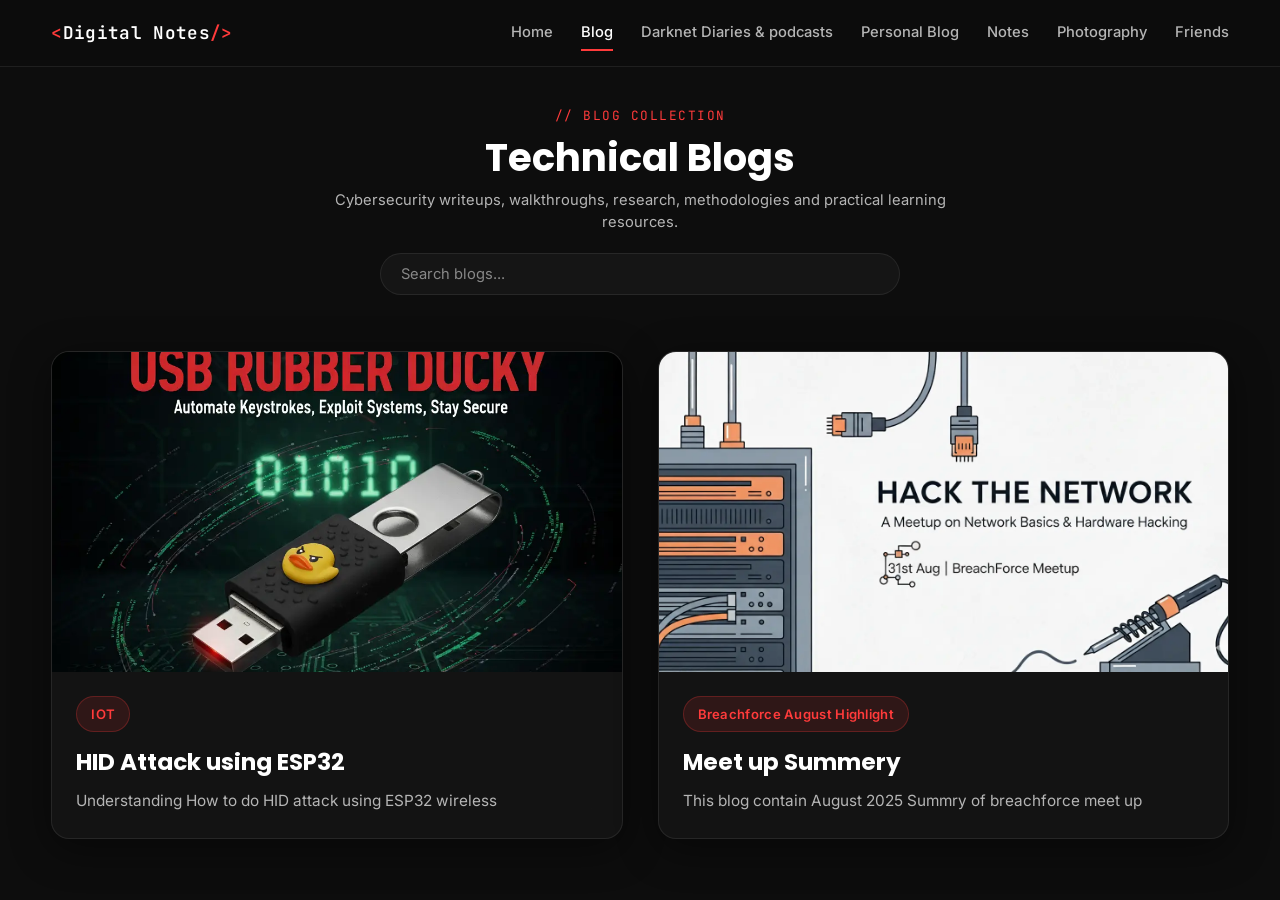
==== Blog/blogs.html @ 3e1dd5df "Initial portfolio" ====
<!DOCTYPE html>
<html lang="en">

<head>

    <meta charset="UTF-8">
    <meta name="viewport" content="width=device-width, initial-scale=1.0">

    <title>Blogs | Maruti Marathe</title>

    <link rel="stylesheet" href="blogs.css">

    <link rel="preconnect" href="https://fonts.googleapis.com">
    <link rel="preconnect" href="https://fonts.gstatic.com" crossorigin>
    <link href="https://fonts.googleapis.com/css2?family=Poppins:wght@500;600;700&family=Inter:wght@300;400;500;600;700&family=JetBrains+Mono:wght@400;500;600&display=swap" rel="stylesheet">

</head>

<body>

<header>
    <div class="container">
        <a href="../index.html" class="logo">
            <span class="logo-bracket">&lt;</span>Digital Notes<span class="logo-bracket">/&gt;</span>
        </a>
        <nav>
            <a href="../index.html">Home</a>
            <a href="blogs.html" class="active">Blog</a>
            <a href="../Blog/dark.html" class="nav-link">Darknet Diaries & podcasts</a>
            <a href="personal.html">Personal Blog</a>
            <a href="../Notes/notes.html">Notes</a>
            <a href="../Photography/photography.html">Photography</a>
            <a href="../Friends/friends.html">Friends</a>
        </nav>
    </div>
</header>


<section class="hero">

    <div class="container">

        <p class="eyebrow">// BLOG COLLECTION</p>

        <h1>Technical Blogs</h1>

        <p class="subtitle">
            Cybersecurity writeups, walkthroughs, research, methodologies and practical learning resources.
        </p>

        <div class="search-box">

            <input
                type="text"
                id="searchInput"
                placeholder="Search blogs...">

        </div>

    </div>

</section>


<section class="gallery" id="blogs">

<div class="container">

<div class="grid">




<article class="card">
<div class="image">
<img src="../Img/duck.jpg" alt="">
<div class="overlay">
<a href="https://breachforce.net/rubber-ducky" target="_blank">

Click Me To Read

</a>
</div>
</div>
<div class="content">
<span class="tag">
IOT
</span>
<h2>
HID Attack using ESP32 
</h2>
<p>
Understanding How to do HID attack using ESP32 wireless
</p>
</div>
</article>






<article class="card">

<div class="image">

<img src="../Img/Augu.png" alt="">

<div class="overlay">

<a href="https://breachforce.net/august-2025" target="_blank">

Click Me To Read

</a>

</div>

</div>

<div class="content">

<span class="tag">

Breachforce August Highlight 

</span>

<h2>

Meet up Summery 

</h2>

<p>

This blog contain August 2025 Summry of breachforce meet up

</p>

</div>

</article>


<!--------------------add new blog here -------------------------------------

</div>

</div>

</section>



<footer>

<div class="container">

<p>

© 2026 Maruti Marathe

</p>

</div>

</footer>



<button id="topBtn">

↑

</button>



<script src="blogs.js"></script>

</body>

</html>
---- Blog/blogs.css ----
/* =====================================================
   MARUTI PORTFOLIO BLOG PAGE
   Author: ChatGPT
   Theme: Dark Minimal
===================================================== */

/*==============================
  GOOGLE FONTS
==============================*/

@import url('https://fonts.googleapis.com/css2?family=Poppins:wght@500;600;700&family=Inter:wght@300;400;500;600;700&family=JetBrains+Mono:wght@400;500;600&display=swap');

/*==============================
  VARIABLES
==============================*/

:root{

    --bg:#0d0d0d;
    --card:#161616;
    --card-hover:#1d1d1d;

    --primary:#ff3b3b;

    --text:#ffffff;
    --text-light:#b5b5b5;

    --border:rgba(255,255,255,.08);

    --shadow:0 10px 40px rgba(0,0,0,.45);

    --radius:18px;

    --transition:.35s ease;

    --font-display:'Poppins',sans-serif;
    --font-body:'Inter',-apple-system,BlinkMacSystemFont,'Segoe UI',Roboto,sans-serif;
    --font-mono:'JetBrains Mono',monospace;

}

/*==============================
  RESET
==============================*/

*{
    margin:0;
    padding:0;
    box-sizing:border-box;
}

html{
    scroll-behavior:smooth;
}

body{

    background:var(--bg);

    color:var(--text);

    font-family:var(--font-body);

    line-height:1.7;

    overflow-x:hidden;

}

h1,h2,h3,h4,h5,h6{
    font-family:var(--font-display);
}

img{

    max-width:100%;

    display:block;

}

a{

    color:inherit;

    text-decoration:none;

}

ul{

    list-style:none;

}

button,
input{

    font-family:inherit;

}

/*==============================
  SCROLLBAR
==============================*/

::-webkit-scrollbar{

    width:8px;

}

::-webkit-scrollbar-track{

    background:#111;

}

::-webkit-scrollbar-thumb{

    background:var(--primary);

    border-radius:20px;

}

/*==============================
  CONTAINER
==============================*/

.container{

    width:min(1200px,92%);

    margin:auto;

}

/*==============================
  HEADER
==============================*/

header{

    position:sticky;

    top:0;

    z-index:1000;

    background:rgba(13,13,13,.9);

    backdrop-filter:blur(18px);

    border-bottom:1px solid var(--border);

}

header .container{

    display:flex;

    justify-content:space-between;

    align-items:center;

    padding:18px 0;

}

.logo{

    font-family:var(--font-mono);

    font-size:1.1rem;

    font-weight:600;

    letter-spacing:0.02em;

    display:inline-flex;

    align-items:center;

}

.logo span, .logo .logo-bracket{

    color:var(--primary);

}

nav{

    display:flex;

    gap:28px;

    align-items:center;

}

nav a{

    font-family:var(--font-body);

    font-size:0.92rem;

    font-weight:500;

    color:var(--text-light);

    transition:var(--transition);

    position:relative;

}

nav a:hover, nav a.active{

    color:white;

}

nav a::after{

    content:"";

    position:absolute;

    left:0;

    bottom:-6px;

    width:0;

    height:2px;

    background:var(--primary);

    transition:var(--transition);

}

nav a:hover::after, nav a.active::after{

    width:100%;

}

/*==============================
 HERO
==============================*/

.hero{

    padding:38px 0 20px;

    text-align:center;

}

.eyebrow{

    color:var(--primary);

    font-family:var(--font-mono);

    font-size:0.8rem;

    margin-bottom:8px;

    letter-spacing:1.5px;

}

.hero h1{

    font-family:var(--font-display);

    font-size:clamp(1.8rem,3.2vw,2.4rem);

    font-weight:700;

    margin-bottom:8px;

    line-height:1.2;

}

.subtitle{

    max-width:620px;

    margin:auto;

    color:var(--text-light);

    font-size:0.92rem;

    line-height:1.5;

}

/*==============================
 SEARCH
==============================*/

.search-box{

    margin-top:20px;

    margin-bottom:26px;

    display:flex;

    justify-content:center;

}

.search-box input{

    width:min(520px,100%);

    padding:11px 20px;

    border-radius:50px;

    border:1px solid var(--border);

    background:#151515;

    color:white;

    outline:none;

    font-size:0.92rem;

    transition:var(--transition);

}

.search-box input::placeholder{

    color:#888;

}

.search-box input:focus{

    border-color:var(--primary);

    box-shadow:0 0 20px rgba(255,59,59,.15);

}

/*==============================
 GALLERY
==============================*/

.gallery{

    padding:10px 0 60px;

}

.grid{

    display:grid;

    grid-template-columns:repeat(auto-fit,minmax(320px,1fr));

    gap:35px;

}
/*======================================================
    BLOG / NOTES / DARKNET CARDS
======================================================*/

.card{

    background:rgba(22,22,22,.85);

    border:1px solid var(--border);

    border-radius:var(--radius);

    overflow:hidden;

    transition:var(--transition);

    backdrop-filter:blur(18px);

    box-shadow:var(--shadow);

    display:flex;

    flex-direction:column;

}

.card:hover{

    transform:translateY(-10px);

    border-color:rgba(255,59,59,.35);

    box-shadow:0 20px 50px rgba(0,0,0,.55);

}

.image{

    position:relative;

    overflow:hidden;

    aspect-ratio:16/9;

}

.image img{

    width:100%;

    height:100%;

    object-fit:cover;

    transition:.55s ease;

}

.card:hover .image img{

    transform:scale(1.08);

}

/*========================================
    OVERLAY
========================================*/

.overlay{

    position:absolute;

    inset:0;

    display:flex;

    justify-content:center;

    align-items:center;

    background:rgba(0,0,0,.72);

    opacity:0;

    transition:.35s ease;

}

.card:hover .overlay{

    opacity:1;

}

.overlay a{

    padding:14px 28px;

    border-radius:50px;

    border:1px solid rgba(255,255,255,.15);

    background:rgba(255,59,59,.95);

    color:#fff;

    font-weight:600;

    transition:.3s;

}

.overlay a:hover{

    transform:scale(1.05);

    box-shadow:0 0 22px rgba(255,59,59,.45);

}

/*========================================
    CONTENT
========================================*/

.content{

    padding:24px;

}

.content h2{

    margin:15px 0 10px;

    font-size:1.45rem;

    line-height:1.3;

}

.content p{

    color:var(--text-light);

    font-size:.96rem;

}

.tag{

    display:inline-flex;

    align-items:center;

    gap:8px;

    padding:6px 14px;

    border-radius:50px;

    background:rgba(255,59,59,.12);

    color:var(--primary);

    border:1px solid rgba(255,59,59,.25);

    font-size:.82rem;

    font-weight:600;

    letter-spacing:.3px;

}

/*========================================
    FOOTER
========================================*/

footer{

    margin-top:70px;

    padding:40px 0;

    border-top:1px solid var(--border);

}

footer p{

    text-align:center;

    color:#888;

}

/*========================================
    SCROLL TO TOP
========================================*/

#topBtn{

    position:fixed;

    right:30px;

    bottom:30px;

    width:52px;

    height:52px;

    border:none;

    border-radius:50%;

    background:var(--primary);

    color:#fff;

    cursor:pointer;

    font-size:20px;

    opacity:0;

    visibility:hidden;

    transition:.3s;

    box-shadow:0 10px 30px rgba(255,59,59,.35);

    z-index:999;

}

#topBtn.show{

    opacity:1;

    visibility:visible;

}

#topBtn:hover{

    transform:translateY(-5px);

}

/*========================================
    FADE ANIMATION
========================================*/

.fade{

    opacity:0;

    transform:translateY(35px);

    transition:.7s ease;

}

.fade.show{

    opacity:1;

    transform:translateY(0);

}

/*========================================
    RESPONSIVE
========================================*/

@media (max-width:992px){

.hero{

padding:30px 0 16px;

}

.grid{

grid-template-columns:repeat(2,1fr);

}

}

@media (max-width:768px){

header .container{

flex-direction:column;

gap:12px;

padding:12px 16px;

}

nav{

gap:12px 16px;

flex-wrap:wrap;

justify-content:center;

}

nav a{

font-size:0.86rem;

}

.hero{

padding:24px 0 14px;

}

.hero h1{

font-size:1.85rem;

}

.subtitle{

font-size:0.88rem;

}

.grid{

grid-template-columns:1fr;

}

.content{

padding:18px;

}

}

@media (max-width:480px){

.logo{

font-size:1.05rem;

}

.hero{

padding:20px 0 12px;

}

.hero h1{

font-size:1.6rem;

}

.search-box{

margin-top:14px;

margin-bottom:20px;

}

.search-box input{

padding:10px 16px;

font-size:0.88rem;

}

.content h2{

font-size:1.15rem;

}

.overlay a{

padding:10px 18px;

font-size:0.85rem;

}

#topBtn{

width:40px;

height:40px;

right:14px;

bottom:14px;

}

}
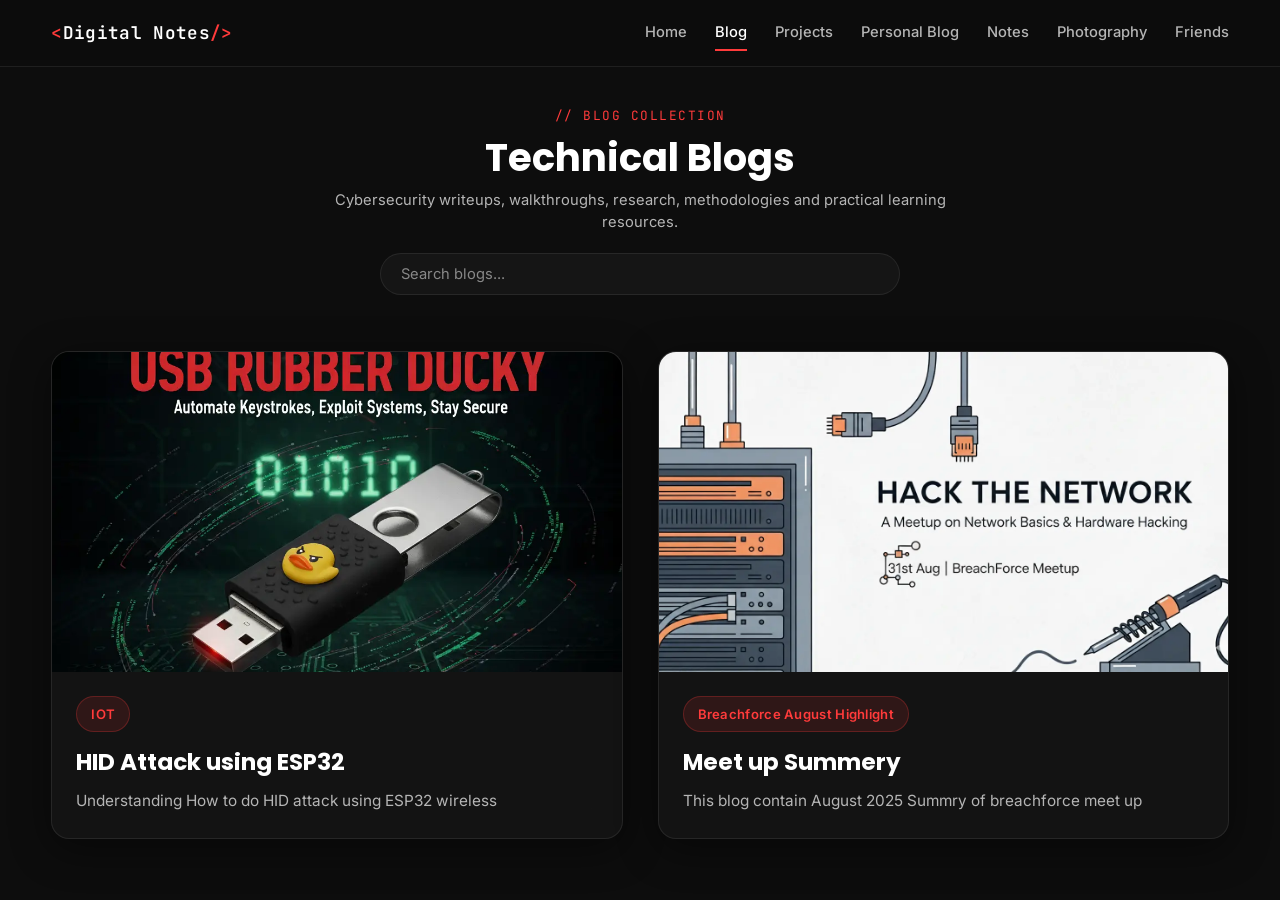
==== commit 053130fb: "Update project" ====
--- a/Blog/blogs.html
+++ b/Blog/blogs.html
@@ -26,7 +26,7 @@
         <nav>
             <a href="../index.html">Home</a>
             <a href="blogs.html" class="active">Blog</a>
-            <a href="../Blog/dark.html" class="nav-link">Darknet Diaries & podcasts</a>
+            <a href="/Project/Project.html" class="nav-link">Projects</a>
             <a href="personal.html">Personal Blog</a>
             <a href="../Notes/notes.html">Notes</a>
             <a href="../Photography/photography.html">Photography</a>
